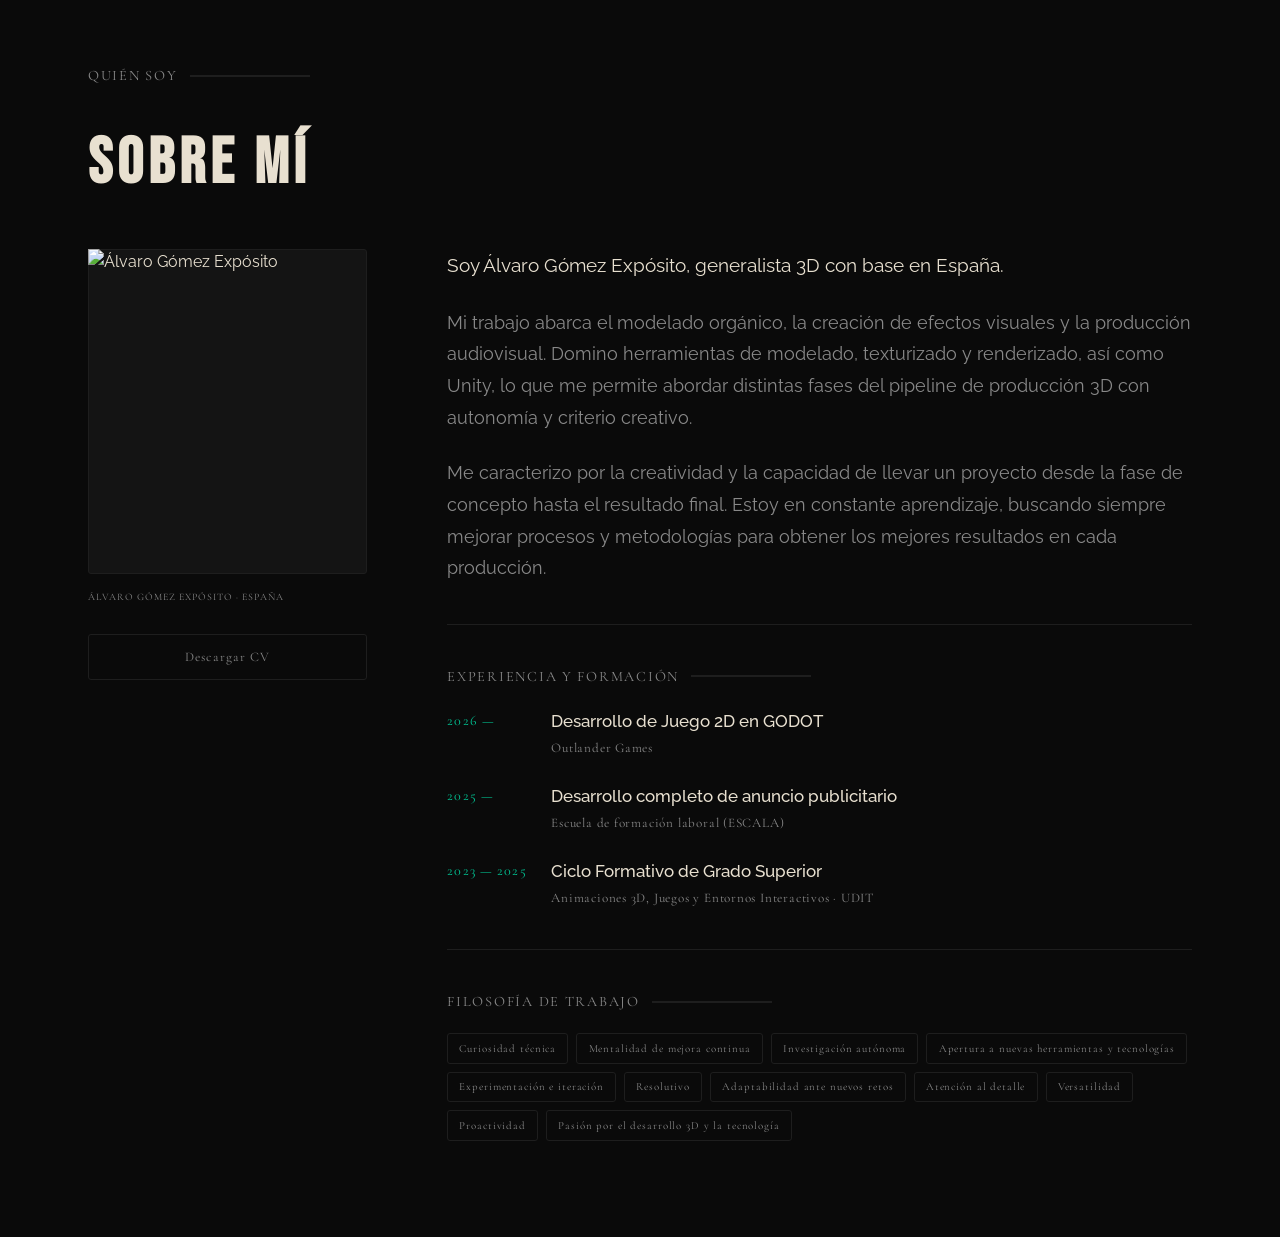
==== about.html @ a383fc79 "Renombra seccion Intereses a Filosofia de trabajo en about.html Sustituye los 7 tags anteriores por " ====
<!DOCTYPE html>
<html lang="es">
<head>
  <meta charset="UTF-8">
  <meta name="viewport" content="width=device-width, initial-scale=1.0">
  <title>Sobre mí — Álvaro Gómez Expósito</title>
  <meta name="description" content="Álvaro Gómez Expósito, artista 3D generalista y desarrollador de videojuegos indie basado en España.">
  <link rel="preconnect" href="https://fonts.googleapis.com">
  <link rel="preconnect" href="https://fonts.gstatic.com" crossorigin>
  <link href="https://fonts.googleapis.com/css2?family=Bebas+Neue&family=Cormorant+Garamond:ital,wght@0,300;0,400;1,300;1,400&family=Raleway:wght@300;400;500&display=swap" rel="stylesheet">
  <link rel="stylesheet" href="css/style.css">
  <style>
    :root {
      --accent:     #00c896;
      --accent-dim: rgba(0,200,150,0.15);
    }
  </style>
  <script defer src="https://cloud.umami.is/script.js" data-website-id="84b20424-426c-4b66-8ffb-ea98c5c36936"></script>
</head>
<body>

  <div id="nav-placeholder"></div>

  <main class="page about-page">
    <div class="container">

      <div class="section-eyebrow">
        <span class="t-label" data-i18n="about.eyebrow">Quién soy</span>
      </div>
      <h1 class="t-h1 fade-up" data-i18n="about.title">Sobre mí</h1>

      <div class="about-grid" style="margin-top:3rem;">

        <!-- Photo column -->
        <div class="about__photo-wrap fade-up">
          <div class="about__photo">
            <img src="assets/img/me/alvaro nuevo.jpg" alt="Álvaro Gómez Expósito" style="width:100%;height:100%;object-fit:cover;position:absolute;inset:0;">
          </div>
          <p class="about__photo-caption">Álvaro Gómez Expósito · España</p>

          <div style="margin-top:1.75rem;">
            <a href="assets/cv-alvaro-garcia.pdf" class="btn btn--outline" download data-i18n="about.cv" style="width:100%;justify-content:center;">
              ↓ Descargar CV
            </a>
          </div>
        </div>

        <!-- Text column -->
        <div class="about__text fade-up delay-1">
          <p data-i18n="about.p1">
            Soy Álvaro Gómez Expósito, generalista 3D con base en España.
          </p>
          <p data-i18n="about.p2">
            Mi trabajo abarca el modelado orgánico, la creación de efectos visuales y la producción audiovisual. Domino herramientas de modelado, texturizado y renderizado, así como Unity, lo que me permite abordar distintas fases del pipeline de producción 3D con autonomía y criterio creativo.
          </p>
          <p data-i18n="about.p3">
            Me caracterizo por la creatividad y la capacidad de llevar un proyecto desde la fase de concepto hasta el resultado final. Estoy en constante aprendizaje, buscando siempre mejorar procesos y metodologías para obtener los mejores resultados en cada producción.
          </p>

          <div class="about__divider"></div>

          <!-- Experience timeline -->
          <div style="margin-bottom:1rem;">
            <div class="section-eyebrow" style="margin-bottom:1.25rem;">
              <span class="t-label" data-i18n="about.exp">Experiencia</span>
            </div>
          </div>

          <div class="timeline">

            <div class="timeline__item">
              <div class="timeline__year">2026 —</div>
              <div>
                <div class="timeline__role" data-i18n="about.exp.r1">Desarrollo de Juego 2D en GODOT</div>
                <div class="timeline__company" data-i18n="about.exp.c1">Outlander Games</div>
              </div>
            </div>

            <div class="timeline__item">
              <div class="timeline__year">2025 —</div>
              <div>
                <div class="timeline__role" data-i18n="about.exp.r2">Desarrollo completo de anuncio publicitario</div>
                <div class="timeline__company" data-i18n="about.exp.c2">Escuela de formación laboral (ESCALA)</div>
              </div>
            </div>

            <div class="timeline__item">
              <div class="timeline__year">2023 — 2025</div>
              <div>
                <div class="timeline__role" data-i18n="about.exp.r3">Ciclo Formativo de Grado Superior</div>
                <div class="timeline__company" data-i18n="about.exp.c3">Animaciones 3D, Juegos y Entornos Interactivos · UDIT</div>
              </div>
            </div>

          </div>

          <div class="about__divider"></div>

          <!-- Work philosophy -->
          <div>
            <div class="section-eyebrow" style="margin-bottom:1.25rem;">
              <span class="t-label" data-i18n="about.philosophy">Filosofía de trabajo</span>
            </div>
            <div class="software-list">
              <span class="sw-tag" data-i18n="about.tag.curiosity">Curiosidad técnica</span>
              <span class="sw-tag" data-i18n="about.tag.improvement">Mentalidad de mejora continua</span>
              <span class="sw-tag" data-i18n="about.tag.research">Investigación autónoma</span>
              <span class="sw-tag" data-i18n="about.tag.openness">Apertura a nuevas herramientas y tecnologías</span>
              <span class="sw-tag" data-i18n="about.tag.experimentation">Experimentación e iteración</span>
              <span class="sw-tag" data-i18n="about.tag.resourceful">Resolutivo</span>
              <span class="sw-tag" data-i18n="about.tag.adaptability">Adaptabilidad ante nuevos retos</span>
              <span class="sw-tag" data-i18n="about.tag.detail">Atención al detalle</span>
              <span class="sw-tag" data-i18n="about.tag.versatility">Versatilidad</span>
              <span class="sw-tag" data-i18n="about.tag.proactivity">Proactividad</span>
              <span class="sw-tag" data-i18n="about.tag.passion3d">Pasión por el desarrollo 3D y la tecnología</span>
            </div>
          </div>
        </div>

      </div>

    </div>
  </main>

  <div id="footer-placeholder"></div>

  <script src="js/layout.js"></script>
  <script src="js/main.js"></script>
</body>
</html>
---- css/style.css ----
/* ============================================================
   TOKENS
   ============================================================ */
:root {
  --bg:        #0a0a0a;
  --bg-card:   #141414;
  --bg-line:   #1e1e1e;
  --text:      #e8e0d0;
  --muted:     #888888;
  --accent:    #b8955a;
  --accent-dim: rgba(184,149,90,0.15);

  --font-display: 'Bebas Neue', sans-serif;
  --font-body:    'Raleway', sans-serif;
  --font-mono:    'Cormorant Garamond', serif;

  --nav-h: 64px;
  --max-w: 1200px;
  --radius: 3px;

  --ease: cubic-bezier(0.25, 0.46, 0.45, 0.94);
  --dur: 0.3s;
}

/* ============================================================
   RESET & BASE
   ============================================================ */
*, *::before, *::after { box-sizing: border-box; margin: 0; padding: 0; }

html { scroll-behavior: smooth; font-size: 16px; }

body {
  background: var(--bg);
  color: var(--text);
  font-family: var(--font-body);
  line-height: 1.6;
  -webkit-font-smoothing: antialiased;
}

img, video { max-width: 100%; display: block; }
a { color: inherit; text-decoration: none; }
button { cursor: pointer; border: none; background: none; font: inherit; color: inherit; }
ul { list-style: none; }

/* ============================================================
   SCROLLBAR
   ============================================================ */
::-webkit-scrollbar { width: 6px; }
::-webkit-scrollbar-track { background: var(--bg); }
::-webkit-scrollbar-thumb { background: var(--bg-line); border-radius: 3px; }
::-webkit-scrollbar-thumb:hover { background: var(--muted); }

/* ============================================================
   TYPOGRAPHY SCALE
   ============================================================ */
.t-display {
  font-family: var(--font-display);
  font-size: clamp(3.5rem, 7vw, 6.5rem);
  line-height: 1.08;
  letter-spacing: 0.08em;
}
.t-h1 {
  font-family: var(--font-display);
  font-size: clamp(2.2rem, 5vw, 4rem);
  line-height: 1.15;
  letter-spacing: 0.08em;
}
.t-h2 {
  font-family: var(--font-display);
  font-size: clamp(2rem, 3.5vw, 3rem);
  line-height: 1.2;
  letter-spacing: 0.08em;
}
.t-label {
  font-family: var(--font-mono);
  font-size: 0.9rem;
  letter-spacing: 0.12em;
  text-transform: uppercase;
  color: var(--muted);
}
.t-accent { color: var(--accent); }

/* ============================================================
   LAYOUT UTILS
   ============================================================ */
.container {
  max-width: var(--max-w);
  margin: 0 auto;
  padding: 0 clamp(1.25rem, 4vw, 3rem);
}
.sr-only {
  position: absolute; width: 1px; height: 1px;
  overflow: hidden; clip: rect(0,0,0,0); white-space: nowrap;
}

/* ============================================================
   NAVIGATION
   ============================================================ */
.nav {
  position: fixed;
  top: 0; left: 0; right: 0;
  height: var(--nav-h);
  z-index: 100;
  display: flex;
  align-items: center;
  background: rgba(10,10,10,0.88);
  backdrop-filter: blur(12px);
  border-bottom: 1px solid var(--bg-line);
  transition: border-color var(--dur) var(--ease);
}
.nav__inner {
  display: flex;
  align-items: center;
  justify-content: space-between;
  width: 100%;
  max-width: var(--max-w);
  margin: 0 auto;
  padding: 0 clamp(1.25rem, 4vw, 3rem);
}
.nav__logo {
  font-family: var(--font-display);
  font-size: 1.5rem;
  letter-spacing: 0.02em;
}
.nav__logo span { color: var(--accent); }

.nav__links {
  display: flex;
  gap: 2rem;
  align-items: center;
}
.nav__links a {
  font-size: 0.85rem;
  letter-spacing: 0.04em;
  color: var(--muted);
  transition: color var(--dur) var(--ease);
  position: relative;
}
.nav__links a::after {
  content: '';
  position: absolute;
  bottom: -2px; left: 0; right: 0;
  height: 1px;
  background: var(--accent);
  transform: scaleX(0);
  transform-origin: left;
  transition: transform var(--dur) var(--ease);
}
.nav__links a:hover,
.nav__links a.active { color: var(--text); }
.nav__links a:hover::after,
.nav__links a.active::after { transform: scaleX(1); }

.nav__lang {
  font-family: var(--font-mono);
  font-size: 0.72rem;
  letter-spacing: 0.1em;
  color: var(--muted);
  border: 1px solid var(--bg-line);
  padding: 0.3rem 0.6rem;
  border-radius: var(--radius);
  transition: color var(--dur), border-color var(--dur);
}
.nav__lang:hover { color: var(--text); border-color: var(--accent); }

.nav__controls {
  display: flex;
  align-items: center;
  gap: 1rem;
}

.nav__burger {
  display: none;
  flex-direction: column;
  gap: 5px;
  padding: 4px;
}
.nav__burger span {
  display: block;
  width: 22px;
  height: 1.5px;
  background: var(--text);
  transition: transform var(--dur), opacity var(--dur);
}
.nav__burger.open span:nth-child(1) { transform: translateY(6.5px) rotate(45deg); }
.nav__burger.open span:nth-child(2) { opacity: 0; }
.nav__burger.open span:nth-child(3) { transform: translateY(-6.5px) rotate(-45deg); }

/* Mobile menu */
.nav__mobile {
  display: none;
  position: fixed;
  top: var(--nav-h);
  left: 0; right: 0;
  background: rgba(10,10,10,0.97);
  backdrop-filter: blur(20px);
  border-bottom: 1px solid var(--bg-line);
  padding: 2rem clamp(1.25rem, 4vw, 3rem);
  flex-direction: column;
  gap: 1.5rem;
  z-index: 99;
}
.nav__mobile.open { display: flex; }
.nav__mobile a {
  font-size: 1.1rem;
  color: var(--muted);
  transition: color var(--dur);
}
.nav__mobile a:hover, .nav__mobile a.active { color: var(--text); }

/* ============================================================
   PAGE WRAPPER
   ============================================================ */
.page {
  padding-top: var(--nav-h);
  min-height: 100vh;
}

/* ============================================================
   SECTION LABELS (eyebrow)
   ============================================================ */
.section-eyebrow {
  display: flex;
  align-items: center;
  gap: 0.75rem;
  margin-bottom: 2.5rem;
}
.section-eyebrow::after {
  content: '';
  flex: 1;
  height: 2px;
  background: var(--bg-line);
  max-width: 120px;
}

/* ============================================================
   BUTTONS
   ============================================================ */
.btn {
  display: inline-flex;
  align-items: center;
  gap: 0.5rem;
  font-size: 0.82rem;
  letter-spacing: 0.08em;
  font-family: var(--font-mono);
  padding: 0.7rem 1.4rem;
  border-radius: var(--radius);
  transition: all var(--dur) var(--ease);
}
.btn--primary {
  background: var(--accent);
  color: #0a0a0a;
  font-weight: 600;
}
.btn--primary:hover {
  background: #caa96e;
  transform: translateY(-1px);
}
.btn--outline {
  border: 1px solid var(--bg-line);
  color: var(--muted);
}
.btn--outline:hover {
  border-color: var(--accent);
  color: var(--text);
}

/* ============================================================
   HERO (index)
   ============================================================ */
.hero {
  min-height: calc(100vh - var(--nav-h));
  display: flex;
  align-items: center;
  position: relative;
  overflow: hidden;
}
.hero::before {
  content: '';
  position: absolute;
  top: -20%; right: -10%;
  width: 60vw; height: 60vw;
  background: radial-gradient(ellipse at center, rgba(184,149,90,0.05) 0%, transparent 70%);
  pointer-events: none;
}
.hero__inner {
  display: grid;
  grid-template-columns: 1fr 1fr;
  gap: 4rem;
  align-items: center;
  width: 100%;
  padding: 4rem 0;
}
.hero__tag {
  font-family: var(--font-mono);
  font-size: 0.9rem;
  letter-spacing: 0.15em;
  text-transform: uppercase;
  color: var(--accent);
  margin-bottom: 1.25rem;
  display: flex;
  align-items: center;
  gap: 0.75rem;
}
.hero__tag::before,
.hero__tag::after {
  content: '';
  display: block;
  width: 36px;
  height: 1px;
  background: var(--accent);
}
.hero__title {
  font-family: var(--font-display);
  font-size: clamp(3.5rem, 7vw, 7rem);
  line-height: 1.06;
  letter-spacing: 0.08em;
  margin-bottom: 1.5rem;
}
.hero__title em {
  font-style: normal;
  color: var(--accent);
}
.hero__subtitle {
  color: var(--muted);
  font-size: 1.1rem;
  max-width: 42ch;
  line-height: 1.7;
  margin-bottom: 2.5rem;
}
.hero__cta {
  display: flex;
  gap: 1rem;
  flex-wrap: wrap;
}
.hero__visual {
  position: relative;
}
.hero__img-wrap {
  aspect-ratio: 4/5;
  background: var(--bg-card);
  border: 1px solid var(--bg-line);
  border-radius: var(--radius);
  overflow: hidden;
  position: relative;
}
.hero__img-wrap img {
  width: 100%; height: 100%;
  object-fit: cover;
  transition: transform 0.6s var(--ease);
}
.hero__img-wrap:hover img { transform: scale(1.03); }
.hero__img-caption {
  position: absolute;
  bottom: 0; left: 0; right: 0;
  padding: 1.5rem;
  background: linear-gradient(to top, rgba(10,10,10,0.9), transparent);
  font-family: var(--font-mono);
  font-size: 0.65rem;
  letter-spacing: 0.1em;
  text-transform: uppercase;
  color: var(--muted);
}

/* ── Hero Slideshow ─────────────────────────────────────────── */
.hero__slideshow { display: block; }

.hero__slide {
  position: absolute;
  inset: 0;
  opacity: 0;
  transition: opacity 0.8s var(--ease);
}
.hero__slide--active { opacity: 1; }

.hero__slide > img {
  width: 100%; height: 100%;
  object-fit: cover;
}

.hero__slide-blur {
  position: absolute;
  inset: 0;
  background-size: cover;
  background-position: center;
  filter: blur(18px) brightness(0.35);
  transform: scale(1.08);
}

.hero__slideshow:hover .hero__slide--active > img { transform: scale(1.03); }

.hero__slide-caption {
  position: absolute;
  bottom: 0; left: 0; right: 0;
  padding: 1.25rem 1.5rem 1.5rem;
  background: linear-gradient(to top, rgba(10,10,10,0.92) 0%, transparent 100%);
  display: flex;
  align-items: flex-end;
  justify-content: space-between;
  gap: 1rem;
  z-index: 2;
}
.hero__slide-caption__cat {
  font-family: var(--font-mono);
  font-size: 1rem;
  letter-spacing: 0.12em;
  text-transform: uppercase;
  color: var(--accent);
  margin-bottom: 0.3rem;
}
.hero__slide-caption__name {
  font-family: var(--font-display);
  font-size: 2rem;
  letter-spacing: 0.04em;
  color: var(--text);
}

.hero__slide-dots {
  display: flex;
  gap: 0.4rem;
  align-items: center;
  flex-shrink: 0;
}
.hero__slide-dot {
  width: 6px; height: 6px;
  border-radius: 50%;
  background: rgba(232,224,208,0.25);
  cursor: pointer;
  transition: background var(--dur), transform var(--dur);
  display: block;
}
.hero__slide-dot--active {
  background: var(--accent);
  transform: scale(1.4);
}

.hero__slide-bar {
  position: absolute;
  bottom: 0; left: 0; right: 0;
  height: 2px;
  background: rgba(255,255,255,0.08);
  z-index: 3;
}
.hero__slide-bar__fill {
  height: 100%;
  width: 0%;
  background: var(--accent);
}

/* Stats strip */
.hero__stats {
  display: flex;
  gap: 2.5rem;
  margin-top: 3rem;
  padding-top: 2rem;
  border-top: 1px solid var(--bg-line);
}
.hero__stat-num {
  font-family: var(--font-display);
  font-size: 2rem;
  color: var(--text);
  line-height: 1;
}
.hero__stat-label {
  font-family: var(--font-mono);
  font-size: 0.65rem;
  letter-spacing: 0.1em;
  text-transform: uppercase;
  color: var(--muted);
  margin-top: 0.25rem;
}

/* ============================================================
   RECENT WORK STRIP (on index)
   ============================================================ */
.recent {
  padding: 5rem 0;
  border-top: 1px solid var(--bg-line);
}
.recent__grid {
  display: grid;
  grid-template-columns: repeat(3, 1fr);
  gap: 1px;
  background: var(--bg-line);
  border: 1px solid var(--bg-line);
  border-radius: var(--radius);
  overflow: hidden;
  margin-top: 2rem;
}
.recent__item {
  background: var(--bg);
  aspect-ratio: 16/9;
  overflow: hidden;
  position: relative;
}
.recent__item img {
  width: 100%; height: 100%;
  object-fit: cover;
  transition: transform 0.5s var(--ease);
}
.recent__item:hover img { transform: scale(1.06); }
.recent__item__overlay {
  position: absolute;
  inset: 0;
  background: linear-gradient(to top, rgba(10,10,10,0.85) 0%, transparent 50%);
  opacity: 0;
  transition: opacity var(--dur) var(--ease);
  display: flex;
  align-items: flex-end;
  padding: 1rem;
}
.recent__item:hover .recent__item__overlay { opacity: 1; }
.recent__item__name {
  font-family: var(--font-display);
  font-size: 1rem;
}
.recent__item__cat {
  font-family: var(--font-mono);
  font-size: 0.62rem;
  letter-spacing: 0.1em;
  color: var(--accent);
  text-transform: uppercase;
  margin-bottom: 0.2rem;
}

/* ============================================================
   PROJECTS PAGE — cinematic list
   ============================================================ */
.projects-page { padding: 4rem 0 6rem; }
.projects-page__header { margin-bottom: 4rem; }

.filter-bar {
  display: flex;
  gap: 0.75rem;
  flex-wrap: wrap;
  margin-top: 1.5rem;
}
.filter-btn {
  font-family: 'Cormorant Garamond', serif;
  font-weight: 500;
  font-size: 1rem;
  letter-spacing: 0.1em;
  text-transform: uppercase;
  padding: 0.55rem 1.2rem;
  border: 1px solid var(--bg-line);
  border-radius: var(--radius);
  color: var(--muted);
  transition: all var(--dur) var(--ease);
}
.filter-btn:hover { color: var(--text); border-color: var(--muted); }
.filter-btn.active { color: var(--accent); border-color: var(--accent); background: var(--accent-dim); }

/* Cinematic project item */
.project-list { display: flex; flex-direction: column; gap: 2px; }

.project-item {
  position: relative;
  aspect-ratio: 21/9;
  overflow: hidden;
  background: var(--bg-card);
  border-radius: var(--radius);
  cursor: pointer;
}
@media (max-width: 768px) {
  .project-item { aspect-ratio: 16/9; }
}

.project-item__media {
  position: absolute;
  inset: 0;
  width: 100%; height: 100%;
  object-fit: cover;
  transition: transform 0.7s var(--ease), filter 0.5s var(--ease);
  filter: brightness(0.80);
}
.project-item:hover .project-item__media {
  transform: scale(1.04);
  filter: brightness(0.60);
}

.project-item__content {
  position: absolute;
  bottom: 0; left: 0; right: 0;
  padding: clamp(1.5rem, 3vw, 2.5rem);
  display: flex;
  align-items: flex-end;
  justify-content: space-between;
  gap: 1rem;
}
.project-item__left { max-width: 65%; }
.project-item__cat {
  font-family: var(--font-mono);
  font-size: 0.65rem;
  letter-spacing: 0.14em;
  text-transform: uppercase;
  color: var(--accent);
  margin-bottom: 0.5rem;
}
.project-item__title {
  font-family: var(--font-display);
  font-size: clamp(1.8rem, 4vw, 3rem);
  line-height: 1.1;
  position: relative;
  padding-left: 1rem;
  transition: padding-left var(--dur) var(--ease);
}
.project-item__title::before {
  content: '';
  position: absolute;
  left: 0; top: 0; bottom: 0;
  width: 2px;
  background: var(--accent);
  transform: scaleY(0);
  transform-origin: bottom;
  transition: transform 0.35s var(--ease);
}
.project-item:hover .project-item__title::before { transform: scaleY(1); }
.project-item__desc {
  font-size: 0.95rem;
  color: var(--muted);
  margin-top: 0.5rem;
  max-width: 55ch;
  opacity: 0;
  transform: translateY(8px);
  transition: opacity 0.35s var(--ease), transform 0.35s var(--ease);
}
.project-item:hover .project-item__desc {
  opacity: 1;
  transform: translateY(0);
}
.project-item__arrow {
  width: 44px; height: 44px;
  border: 1px solid rgba(255,255,255,0.2);
  border-radius: 50%;
  display: flex;
  align-items: center;
  justify-content: center;
  color: var(--text);
  font-size: 1.1rem;
  transition: all var(--dur) var(--ease);
  opacity: 0;
  transform: translateY(8px);
  flex-shrink: 0;
}
.project-item:hover .project-item__arrow {
  opacity: 1;
  transform: translateY(0);
  border-color: var(--accent);
  color: var(--accent);
}

/* ============================================================
   PROJECT MODAL (lightbox)
   ============================================================ */
.modal-overlay {
  position: fixed;
  inset: 0;
  background: rgba(5,5,5,0.95);
  z-index: 200;
  display: flex;
  align-items: center;
  justify-content: center;
  padding: 1.5rem;
  opacity: 0;
  pointer-events: none;
  transition: opacity 0.3s var(--ease);
  backdrop-filter: blur(8px);
}
.modal-overlay.open {
  opacity: 1;
  pointer-events: all;
}
.modal {
  background: var(--bg-card);
  border: 1px solid var(--bg-line);
  border-radius: var(--radius);
  max-width: 900px;
  width: 100%;
  max-height: 90vh;
  overflow-y: auto;
  transform: translateY(20px);
  transition: transform 0.3s var(--ease);
}
.modal-overlay.open .modal { transform: translateY(0); }
.modal__media {
  aspect-ratio: 16/9;
  background: var(--bg);
  overflow: hidden;
}
.modal__media img,
.modal__media video {
  width: 100%; height: 100%;
  object-fit: cover;
}
.modal__body { padding: 2rem; }
.modal__cat {
  font-family: var(--font-mono);
  font-size: 0.65rem;
  letter-spacing: 0.14em;
  text-transform: uppercase;
  color: var(--accent);
  margin-bottom: 0.5rem;
}
.modal__title {
  font-family: var(--font-display);
  font-size: 2.2rem;
  margin-bottom: 1rem;
}
.modal__desc { color: var(--muted); line-height: 1.75; margin-bottom: 1.5rem; font-size: 1rem; }
.modal__desc a { color: var(--accent); text-decoration: underline; }
.modal__desc a:hover { opacity: 0.8; }
.modal__body-header {
  display: flex;
  align-items: center;
  justify-content: space-between;
  margin-bottom: 0.5rem;
}
.modal__lang {
  font-family: var(--font-mono);
  font-size: 0.72rem;
  letter-spacing: 0.1em;
  color: var(--muted);
  border: 1px solid var(--bg-line);
  padding: 0.3rem 0.65rem;
  border-radius: var(--radius);
  transition: color var(--dur), border-color var(--dur);
  flex-shrink: 0;
}
.modal__lang:hover { color: var(--text); border-color: var(--accent); }
.modal__tags { display: flex; gap: 0.5rem; flex-wrap: wrap; }
.modal__tag {
  font-family: var(--font-mono);
  font-size: 0.82rem;
  letter-spacing: 0.06em;
  padding: 0.35rem 0.75rem;
  border: 1px solid var(--bg-line);
  border-radius: var(--radius);
  color: var(--muted);
}
/* Fullscreen image viewer */
.img-fullscreen {
  position: fixed;
  inset: 0;
  background: rgba(0,0,0,0.96);
  z-index: 300;
  display: flex;
  align-items: center;
  justify-content: center;
  cursor: zoom-out;
  opacity: 0;
  pointer-events: none;
  transition: opacity 0.2s var(--ease);
}
.img-fullscreen.open {
  opacity: 1;
  pointer-events: all;
}
#fsMedia img {
  max-width: 95vw;
  max-height: 95vh;
  object-fit: contain;
  display: block;
  border-radius: var(--radius);
  cursor: zoom-out;
}
#fsMedia video {
  max-width: 95vw;
  max-height: 95vh;
  display: block;
  border-radius: var(--radius);
}
.modal__media img { cursor: zoom-in; }
.fs-prev,
.fs-next {
  position: absolute;
  top: 50%;
  transform: translateY(-50%);
  width: 52px; height: 52px;
  background: rgba(10,10,10,0.55);
  border: 1px solid rgba(255,255,255,0.15);
  border-radius: 50%;
  color: var(--text);
  font-size: 2.4rem;
  line-height: 1;
  display: flex;
  align-items: center;
  justify-content: center;
  cursor: pointer;
  z-index: 10;
  transition: all var(--dur) var(--ease);
}
.fs-prev { left: 1.5rem; }
.fs-next { right: 1.5rem; }
.fs-prev:hover,
.fs-next:hover {
  border-color: var(--accent);
  color: var(--accent);
  background: rgba(10,10,10,0.85);
}
.fs-counter {
  position: absolute;
  bottom: 1.5rem;
  right: 1.5rem;
  font-family: var(--font-mono);
  font-size: 0.72rem;
  letter-spacing: 0.1em;
  color: rgba(232,224,208,0.75);
  background: rgba(10,10,10,0.55);
  padding: 0.3rem 0.65rem;
  border-radius: var(--radius);
  pointer-events: none;
}

/* Gallery navigation inside modal */
.modal__media { position: relative; }
.gallery__prev,
.gallery__next {
  position: absolute;
  top: 50%;
  transform: translateY(-50%);
  width: 40px; height: 40px;
  background: rgba(10,10,10,0.65);
  border: 1px solid rgba(255,255,255,0.15);
  border-radius: 50%;
  color: var(--text);
  font-size: 1.8rem;
  line-height: 1;
  display: flex;
  align-items: center;
  justify-content: center;
  cursor: pointer;
  z-index: 10;
  transition: all var(--dur) var(--ease);
}
.gallery__prev { left: 0.75rem; }
.gallery__next { right: 0.75rem; }
.gallery__prev:hover,
.gallery__next:hover {
  border-color: var(--accent);
  color: var(--accent);
  background: rgba(10,10,10,0.9);
}
.gallery__counter {
  position: absolute;
  bottom: 0.6rem;
  right: 0.75rem;
  font-family: var(--font-mono);
  font-size: 0.6rem;
  letter-spacing: 0.1em;
  color: rgba(232,224,208,0.85);
  background: rgba(10,10,10,0.65);
  padding: 0.2rem 0.55rem;
  border-radius: var(--radius);
  pointer-events: none;
}
.gallery__download {
  position: absolute;
  bottom: 0.75rem;
  left: 50%;
  transform: translateX(-50%);
  display: flex;
  align-items: center;
  gap: 0.45rem;
  font-family: var(--font-mono);
  font-size: 0.62rem;
  letter-spacing: 0.1em;
  text-transform: uppercase;
  color: var(--text);
  background: rgba(10,10,10,0.72);
  border: 1px solid rgba(255,255,255,0.18);
  border-radius: var(--radius);
  padding: 0.35rem 0.9rem;
  z-index: 10;
  text-decoration: none;
  white-space: nowrap;
  backdrop-filter: blur(4px);
  transition: color var(--dur) var(--ease), border-color var(--dur) var(--ease), background var(--dur) var(--ease);
}
.gallery__download:hover {
  border-color: var(--accent);
  color: var(--accent);
  background: rgba(10,10,10,0.92);
}

.modal__close {
  position: absolute;
  top: 1.5rem; right: 1.5rem;
  width: 36px; height: 36px;
  display: flex; align-items: center; justify-content: center;
  border: 1px solid #3a4a5a;
  border-radius: 50%;
  color: #b0c4d8;
  font-size: 1rem;
  transition: all var(--dur);
  z-index: 10;
}
.modal__close:hover { border-color: var(--accent); color: var(--accent); }
.modal-overlay { position: fixed; }

/* ============================================================
   SKILLS PAGE
   ============================================================ */
.skills-page { padding: 4rem 0 6rem; }
.skills-page__header { margin-bottom: 4rem; }

.skills-grid {
  display: grid;
  grid-template-columns: repeat(auto-fill, minmax(280px, 1fr));
  gap: 1.5rem;
  margin-top: 2rem;
}
.skill-card {
  background: var(--bg-card);
  border: 1px solid var(--bg-line);
  border-radius: var(--radius);
  padding: 1.75rem;
  transition: border-color var(--dur) var(--ease);
}
.skill-card:hover { border-color: var(--accent); }
.skill-card__icon {
  font-size: 1.5rem;
  margin-bottom: 1rem;
  line-height: 1;
}
.skill-card__icon img {
  width: 2.5rem;
  height: 2.5rem;
  object-fit: contain;
}
.skill-card__icon img.logo-white {
  filter: brightness(0) invert(1);
}
.skill-card__icon img.logo-lg {
  width: 3.5rem;
  height: 3.5rem;
}
.skill-card__name {
  font-family: var(--font-display);
  font-size: 1.35rem;
  margin-bottom: 0.35rem;
}
.skill-card__cat {
  font-family: var(--font-mono);
  font-size: 0.76rem;
  letter-spacing: 0.1em;
  text-transform: uppercase;
  color: var(--accent);
  margin-bottom: 1rem;
}
.skill-bar {
  height: 2px;
  background: var(--bg-line);
  border-radius: 1px;
  margin-bottom: 0.4rem;
  overflow: hidden;
}
.skill-bar__fill {
  height: 100%;
  background: var(--accent);
  border-radius: 1px;
  transform: scaleX(0);
  transform-origin: left;
  transition: transform 0.8s var(--ease);
}
.skill-card:hover .skill-bar__fill,
.skill-bar__fill.animated { transform: scaleX(1); }
.skill-level {
  font-family: var(--font-mono);
  font-size: 0.74rem;
  color: var(--muted);
  letter-spacing: 0.08em;
}

/* === Skills category blocks === */
.skills-cat-grid {
  display: grid;
  grid-template-columns: repeat(auto-fill, minmax(300px, 1fr));
  gap: 1.5rem;
  margin-bottom: 3.5rem;
}
.skill-cat-block {
  background: var(--bg-card);
  border: 1px solid var(--bg-line);
  border-radius: var(--radius);
  padding: 1.75rem;
  transition: border-color var(--dur) var(--ease);
}
.skill-cat-block:hover { border-color: var(--accent); }
.skill-cat-block__title {
  font-family: var(--font-display);
  font-size: 1.2rem;
  letter-spacing: .06em;
  color: var(--text);
  padding-bottom: .75rem;
  margin-bottom: 1.25rem;
  border-bottom: 1px solid var(--bg-line);
}
.skill-cat-row {
  display: flex;
  align-items: flex-start;
  gap: 1rem;
  padding: .5rem 0;
}
.skill-cat-row + .skill-cat-row { border-top: 1px solid var(--bg-line); }
.skill-cat-row__label {
  font-family: var(--font-mono);
  font-size: 0.57rem;
  letter-spacing: .1em;
  text-transform: uppercase;
  min-width: 5.5rem;
  padding-top: .2rem;
  flex-shrink: 0;
}
.skill-cat-row__label--adv   { color: var(--accent); }
.skill-cat-row__label--inter { color: var(--text); }
.skill-cat-row__label--basic { color: var(--muted); }
.skill-cat-row__tools { display: flex; flex-wrap: wrap; gap: .35rem; }
.skill-tag {
  font-family: var(--font-mono);
  font-size: 0.62rem;
  letter-spacing: .02em;
  padding: .2rem .55rem;
  border: 1px solid var(--bg-line);
  border-radius: 2px;
  color: var(--text);
}

.software-list {
  display: flex;
  flex-wrap: wrap;
  gap: 0.5rem;
  margin-top: 1.25rem;
}
.sw-tag {
  font-family: var(--font-mono);
  font-size: 0.68rem;
  letter-spacing: 0.08em;
  padding: 0.35rem 0.7rem;
  border: 1px solid var(--bg-line);
  border-radius: var(--radius);
  color: var(--muted);
  transition: all var(--dur);
}
.sw-tag:hover { border-color: var(--accent); color: var(--text); }

/* ============================================================
   ABOUT PAGE
   ============================================================ */
.about-page { padding: 4rem 0 6rem; }
.about-grid {
  display: grid;
  grid-template-columns: 0.6fr 1.6fr;
  gap: 5rem;
  align-items: start;
  margin-top: 3rem;
}
.about__photo-wrap {
  position: sticky;
  top: calc(var(--nav-h) + 2rem);
}
.about__photo {
  aspect-ratio: 3/3.5;
  background: var(--bg-card);
  border: 1px solid var(--bg-line);
  border-radius: var(--radius);
  overflow: hidden;
}
.about__photo img { width: 100%; height: 100%; object-fit: cover; }
.about__photo-caption {
  font-family: var(--font-mono);
  font-size: 0.62rem;
  letter-spacing: 0.1em;
  text-transform: uppercase;
  color: var(--muted);
  margin-top: 1rem;
}
.about__text p { color: var(--muted); line-height: 1.8; margin-bottom: 1.5rem; font-size: 1.1rem; }
.about__text p:first-of-type { font-size: 1.18rem; color: var(--text); }
.about__divider { height: 1px; background: var(--bg-line); margin: 2.5rem 0; }

.timeline { display: flex; flex-direction: column; gap: 1.5rem; }
.timeline__item { display: grid; grid-template-columns: 80px 1fr; gap: 1.5rem; }
.timeline__year {
  font-family: var(--font-mono);
  font-size: 0.88rem;
  letter-spacing: 0.08em;
  color: var(--accent);
  padding-top: 0.15rem;
}
.timeline__role { font-size: 1.05rem; font-weight: 500; margin-bottom: 0.2rem; }
.timeline__company { font-family: var(--font-mono); font-size: 0.82rem; color: var(--muted); letter-spacing: 0.06em; }

/* ============================================================
   CONTACT PAGE
   ============================================================ */
.contact-page { padding: 4rem 0 6rem; }
.contact-grid {
  display: grid;
  grid-template-columns: 1fr 1fr;
  gap: 5rem;
  align-items: start;
  margin-top: 3rem;
}
.contact__info p { color: var(--muted); font-size: 1rem; line-height: 1.8; margin-bottom: 2rem; }
.contact__links { display: flex; flex-direction: column; gap: 1rem; }
.contact__link {
  display: flex;
  align-items: center;
  gap: 1rem;
  padding: 1rem 1.25rem;
  border: 1px solid var(--bg-line);
  border-radius: var(--radius);
  font-size: 0.88rem;
  color: var(--muted);
  transition: all var(--dur) var(--ease);
}
.contact__link:hover {
  border-color: var(--accent);
  color: var(--text);
  transform: translateX(4px);
}
.contact__link__icon { color: var(--accent); font-size: 1rem; flex-shrink: 0; width: 1.25rem; height: 1.25rem; display: flex; align-items: center; justify-content: center; }
.contact__link__icon img { width: 1.25rem; height: 1.25rem; object-fit: contain; }
.contact__link__label { font-family: var(--font-mono); font-size: 0.65rem; letter-spacing: 0.1em; text-transform: uppercase; margin-bottom: 0.1rem; color: var(--muted); }
.contact__link__val { font-size: 0.85rem; color: var(--text); }

.contact__form { display: flex; flex-direction: column; gap: 1.25rem; }
.form-group { display: flex; flex-direction: column; gap: 0.4rem; }
.form-group label {
  font-family: var(--font-mono);
  font-size: 0.65rem;
  letter-spacing: 0.1em;
  text-transform: uppercase;
  color: var(--muted);
}
.form-group input,
.form-group textarea {
  background: var(--bg-card);
  border: 1px solid var(--bg-line);
  border-radius: var(--radius);
  padding: 0.75rem 1rem;
  color: var(--text);
  font-family: var(--font-body);
  font-size: 0.9rem;
  outline: none;
  transition: border-color var(--dur);
  resize: none;
}
.form-group input:focus,
.form-group textarea:focus { border-color: var(--accent); }
.form-group textarea { min-height: 140px; }
.form-success {
  display: none;
  font-family: var(--font-mono);
  font-size: 0.75rem;
  letter-spacing: 0.08em;
  color: var(--accent);
  padding: 0.75rem 1rem;
  border: 1px solid var(--accent-dim);
  border-radius: var(--radius);
  background: var(--accent-dim);
}

/* ============================================================
   FOOTER
   ============================================================ */
.footer {
  border-top: 1px solid var(--bg-line);
  padding: 2rem 0;
}
.footer__inner {
  display: flex;
  align-items: center;
  justify-content: space-between;
  gap: 1rem;
}
.footer__copy {
  font-family: var(--font-mono);
  font-size: 0.65rem;
  letter-spacing: 0.08em;
  color: var(--muted);
}
.footer__links { display: flex; gap: 1.5rem; }
.footer__links a {
  font-family: var(--font-mono);
  font-size: 0.65rem;
  letter-spacing: 0.08em;
  color: var(--muted);
  transition: color var(--dur);
}
.footer__links a:hover { color: var(--accent); }

/* ============================================================
   PLACEHOLDER IMAGES (gradient fills)
   ============================================================ */
.placeholder {
  background: linear-gradient(135deg, var(--bg-card) 0%, #1a1612 100%);
  display: flex;
  align-items: center;
  justify-content: center;
  color: var(--bg-line);
  font-family: var(--font-mono);
  font-size: 0.7rem;
  letter-spacing: 0.1em;
  text-transform: uppercase;
  flex-direction: column;
  gap: 0.5rem;
  user-select: none;
}
.placeholder svg { opacity: 0.25; }
.placeholder--1 { background: linear-gradient(135deg, #111009 0%, #1c180e 50%, #0d0c0a 100%); }
.placeholder--2 { background: linear-gradient(135deg, #080e12 0%, #0f1820 50%, #060b0f 100%); }
.placeholder--3 { background: linear-gradient(135deg, #0e0a14 0%, #180e22 50%, #0a0810 100%); }
.placeholder--4 { background: linear-gradient(135deg, #0a1208 0%, #141e0e 50%, #080e06 100%); }

/* ============================================================
   ANIMATIONS
   ============================================================ */
@keyframes fadeUp {
  from { opacity: 0; transform: translateY(24px); }
  to   { opacity: 1; transform: translateY(0); }
}
.fade-up { animation: fadeUp 0.6s var(--ease) both; }
.delay-1 { animation-delay: 0.1s; }
.delay-2 { animation-delay: 0.2s; }
.delay-3 { animation-delay: 0.3s; }
.delay-4 { animation-delay: 0.4s; }

@media (prefers-reduced-motion: reduce) {
  *, *::before, *::after { transition-duration: 0ms !important; animation: none !important; }
}

/* ============================================================
   RESPONSIVE
   ============================================================ */
@media (max-width: 900px) {
  .hero__inner { grid-template-columns: 1fr; }
  .hero__visual { display: none; }
  .about-grid { grid-template-columns: 1fr; gap: 2.5rem; }
  .about__photo-wrap { position: static; }
  .contact-grid { grid-template-columns: 1fr; gap: 2.5rem; }
  .recent__grid { grid-template-columns: 1fr 1fr; }
}
@media (max-width: 640px) {
  .nav__links { display: none; }
  .nav__burger { display: flex; }
  .nav__lang { display: none; }
  .hero__stats { flex-wrap: wrap; gap: 1.5rem; }
  .recent__grid { grid-template-columns: 1fr; }
  .footer__inner { flex-direction: column; text-align: center; }
  .skills-grid { grid-template-columns: 1fr; }
}
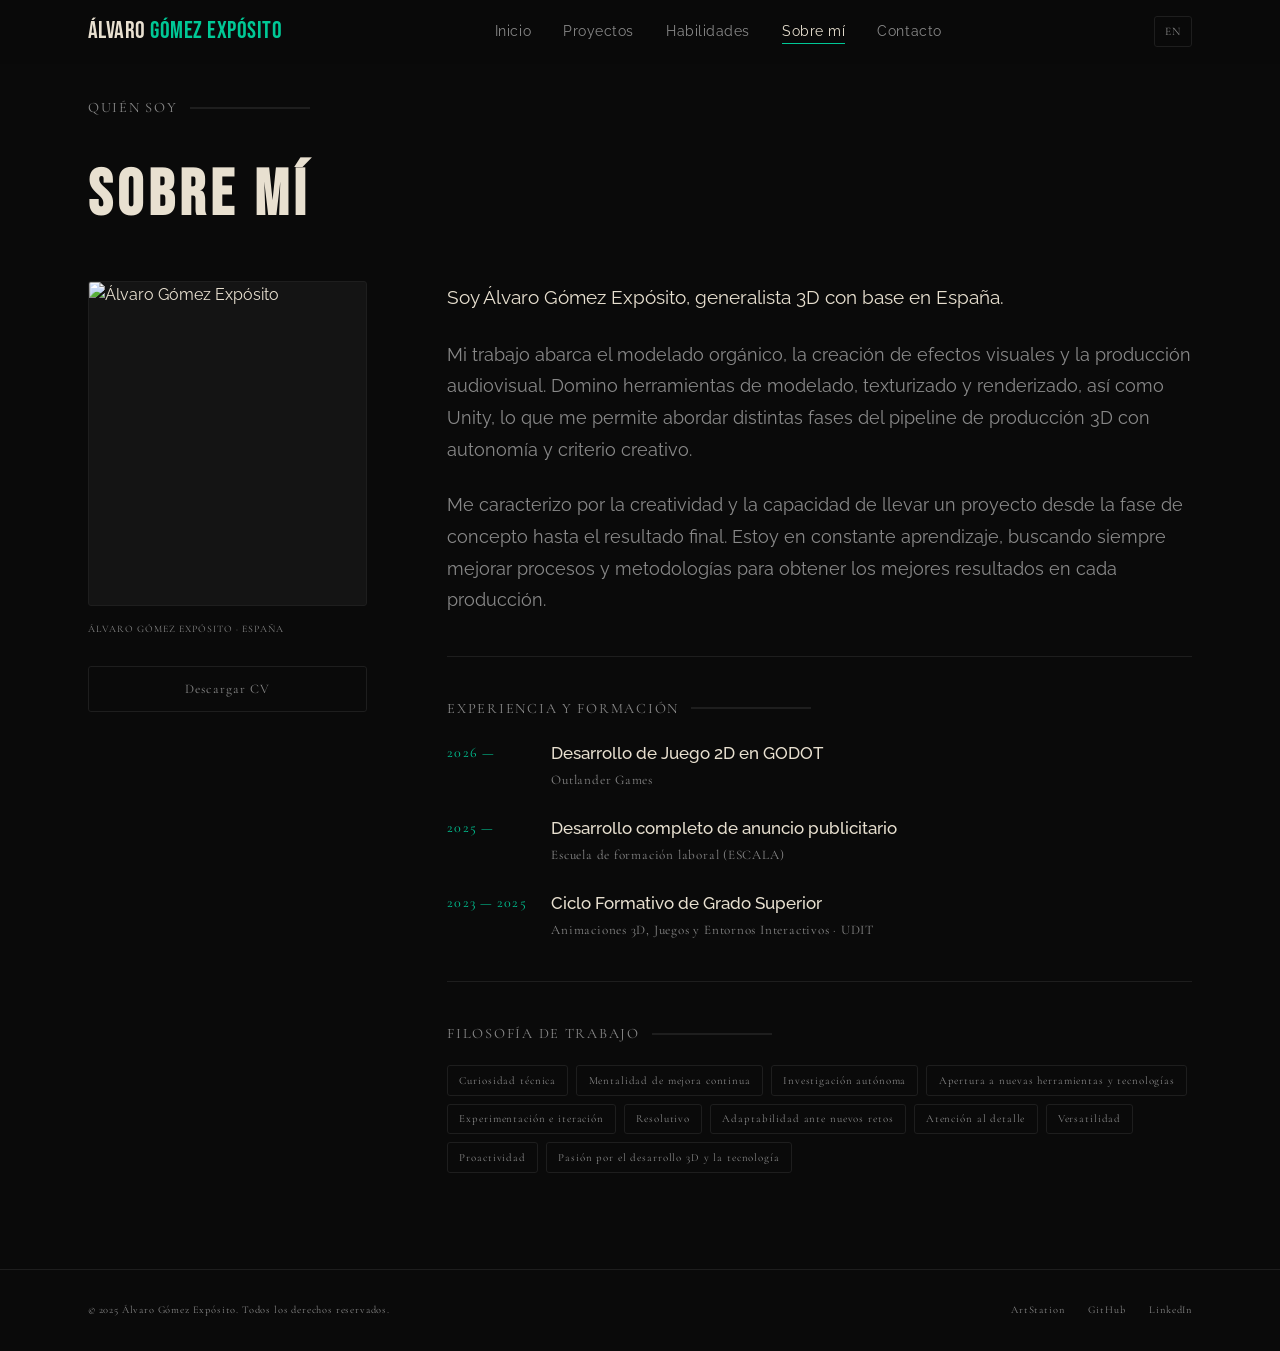
==== commit f292ef8b: "Ajustes de version movil y pequeños detalles" ====
--- a/about.html
+++ b/about.html
@@ -38,7 +38,7 @@
           </div>
           <p class="about__photo-caption">Álvaro Gómez Expósito · España</p>
 
-          <div style="margin-top:1.75rem;">
+          <div class="about__cv">
             <a href="assets/cv-alvaro-garcia.pdf" class="btn btn--outline" download data-i18n="about.cv" style="width:100%;justify-content:center;">
               ↓ Descargar CV
             </a>
@@ -47,57 +47,61 @@
 
         <!-- Text column -->
         <div class="about__text fade-up delay-1">
-          <p data-i18n="about.p1">
-            Soy Álvaro Gómez Expósito, generalista 3D con base en España.
-          </p>
-          <p data-i18n="about.p2">
-            Mi trabajo abarca el modelado orgánico, la creación de efectos visuales y la producción audiovisual. Domino herramientas de modelado, texturizado y renderizado, así como Unity, lo que me permite abordar distintas fases del pipeline de producción 3D con autonomía y criterio creativo.
-          </p>
-          <p data-i18n="about.p3">
-            Me caracterizo por la creatividad y la capacidad de llevar un proyecto desde la fase de concepto hasta el resultado final. Estoy en constante aprendizaje, buscando siempre mejorar procesos y metodologías para obtener los mejores resultados en cada producción.
-          </p>
+          <div class="about__bio">
+            <p data-i18n="about.p1">
+              Soy Álvaro Gómez Expósito, generalista 3D con base en España.
+            </p>
+            <p data-i18n="about.p2">
+              Mi trabajo abarca el modelado orgánico, la creación de efectos visuales y la producción audiovisual. Domino herramientas de modelado, texturizado y renderizado, así como Unity, lo que me permite abordar distintas fases del pipeline de producción 3D con autonomía y criterio creativo.
+            </p>
+            <p data-i18n="about.p3">
+              Me caracterizo por la creatividad y la capacidad de llevar un proyecto desde la fase de concepto hasta el resultado final. Estoy en constante aprendizaje, buscando siempre mejorar procesos y metodologías para obtener los mejores resultados en cada producción.
+            </p>
+          </div>
 
           <div class="about__divider"></div>
 
           <!-- Experience timeline -->
-          <div style="margin-bottom:1rem;">
-            <div class="section-eyebrow" style="margin-bottom:1.25rem;">
-              <span class="t-label" data-i18n="about.exp">Experiencia</span>
-            </div>
-          </div>
-
-          <div class="timeline">
-
-            <div class="timeline__item">
-              <div class="timeline__year">2026 —</div>
-              <div>
-                <div class="timeline__role" data-i18n="about.exp.r1">Desarrollo de Juego 2D en GODOT</div>
-                <div class="timeline__company" data-i18n="about.exp.c1">Outlander Games</div>
+          <div class="about__timeline-block">
+            <div style="margin-bottom:1rem;">
+              <div class="section-eyebrow" style="margin-bottom:1.25rem;">
+                <span class="t-label" data-i18n="about.exp">Experiencia</span>
               </div>
             </div>
 
-            <div class="timeline__item">
-              <div class="timeline__year">2025 —</div>
-              <div>
-                <div class="timeline__role" data-i18n="about.exp.r2">Desarrollo completo de anuncio publicitario</div>
-                <div class="timeline__company" data-i18n="about.exp.c2">Escuela de formación laboral (ESCALA)</div>
+            <div class="timeline">
+
+              <div class="timeline__item">
+                <div class="timeline__year">2026 —</div>
+                <div>
+                  <div class="timeline__role" data-i18n="about.exp.r1">Desarrollo de Juego 2D en GODOT</div>
+                  <div class="timeline__company" data-i18n="about.exp.c1">Outlander Games</div>
+                </div>
               </div>
+
+              <div class="timeline__item">
+                <div class="timeline__year">2025 —</div>
+                <div>
+                  <div class="timeline__role" data-i18n="about.exp.r2">Desarrollo completo de anuncio publicitario</div>
+                  <div class="timeline__company" data-i18n="about.exp.c2">Escuela de formación laboral (ESCALA)</div>
+                </div>
+              </div>
+
+              <div class="timeline__item">
+                <div class="timeline__year">2023 — 2025</div>
+                <div>
+                  <div class="timeline__role" data-i18n="about.exp.r3">Ciclo Formativo de Grado Superior</div>
+                  <div class="timeline__company" data-i18n="about.exp.c3">Animaciones 3D, Juegos y Entornos Interactivos · UDIT</div>
+                </div>
+              </div>
+
             </div>
-
-            <div class="timeline__item">
-              <div class="timeline__year">2023 — 2025</div>
-              <div>
-                <div class="timeline__role" data-i18n="about.exp.r3">Ciclo Formativo de Grado Superior</div>
-                <div class="timeline__company" data-i18n="about.exp.c3">Animaciones 3D, Juegos y Entornos Interactivos · UDIT</div>
-              </div>
-            </div>
-
           </div>
 
           <div class="about__divider"></div>
 
           <!-- Work philosophy -->
-          <div>
+          <div class="about__philosophy">
             <div class="section-eyebrow" style="margin-bottom:1.25rem;">
               <span class="t-label" data-i18n="about.philosophy">Filosofía de trabajo</span>
             </div>
--- a/css/style.css
+++ b/css/style.css
@@ -526,7 +526,7 @@
 /* ============================================================
    PROJECTS PAGE — cinematic list
    ============================================================ */
-.projects-page { padding: 4rem 0 6rem; }
+.projects-page { padding: 6rem 0 6rem; }
 .projects-page__header { margin-bottom: 4rem; }
 
 .filter-bar {
@@ -550,6 +550,12 @@
 .filter-btn:hover { color: var(--text); border-color: var(--muted); }
 .filter-btn.active { color: var(--accent); border-color: var(--accent); background: var(--accent-dim); }
 
+@media (max-width: 768px) {
+  .projects-page { padding-bottom: 2.5rem; }
+  .filter-bar { gap: 0.47rem; margin-top: 0.94rem; }
+  .filter-btn { font-size: 0.625rem; padding: 0.34rem 0.75rem; }
+}
+
 /* Cinematic project item */
 .project-list { display: flex; flex-direction: column; gap: 2px; }
 
@@ -563,6 +569,8 @@
 }
 @media (max-width: 768px) {
   .project-item { aspect-ratio: 16/9; }
+  .project-item__content { padding: 1.25rem; }
+  .project-item__title { font-size: clamp(1.53rem, 3.4vw, 2.55rem); }
 }
 
 .project-item__media {
@@ -578,16 +586,91 @@
   filter: brightness(0.60);
 }
 
+.project-item::after {
+  content: '';
+  position: absolute;
+  inset: 0;
+  z-index: 1;
+  background: linear-gradient(to top, rgba(0,0,0,0.85) 0%, rgba(0,0,0,0.4) 38%, rgba(0,0,0,0) 68%);
+  opacity: 0;
+  pointer-events: none;
+  transition: opacity 0.35s var(--ease);
+}
+.project-item:hover::after {
+  opacity: 1;
+}
+
 .project-item__content {
   position: absolute;
   bottom: 0; left: 0; right: 0;
+  z-index: 2;
   padding: clamp(1.5rem, 3vw, 2.5rem);
+  display: flex;
+  flex-direction: column;
+  gap: 0.9rem;
+}
+.project-item__main {
   display: flex;
   align-items: flex-end;
   justify-content: space-between;
   gap: 1rem;
 }
 .project-item__left { max-width: 65%; }
+.project-item__logos {
+  display: flex;
+  align-items: flex-end;
+  justify-content: center;
+  align-self: flex-start;
+  width: max-content;
+  max-width: 100%;
+  flex-wrap: wrap;
+  gap: 1.1rem;
+  padding: 0.55rem 1.1rem;
+  border-radius: 999px;
+  background: rgba(200,131,42,0.08);
+  border: 1px solid rgba(200,131,42,0.14);
+  backdrop-filter: blur(14px) saturate(150%);
+  -webkit-backdrop-filter: blur(14px) saturate(150%);
+  box-shadow: 0 4px 18px rgba(0,0,0,0.35), inset 0 1px 0 rgba(255,255,255,0.08);
+  opacity: 0;
+  transform: translateY(8px);
+  pointer-events: none;
+  transition: opacity 0.35s var(--ease), transform 0.35s var(--ease);
+}
+.project-item:hover .project-item__logos {
+  opacity: 1;
+  transform: translateY(0);
+  pointer-events: auto;
+}
+.project-item__logos img {
+  height: 1.6rem;
+  width: auto;
+  max-width: 2.4rem;
+  object-fit: contain;
+  filter: drop-shadow(0 1px 3px rgba(0,0,0,0.7));
+  transition: transform 0.2s var(--ease);
+  transform-origin: bottom center;
+  position: relative;
+}
+.project-item__logos img.logo-white {
+  filter: brightness(0) invert(1) drop-shadow(0 1px 3px rgba(0,0,0,0.7));
+}
+
+/* Dock-style magnification: hovered icon grows, immediate neighbours grow a little */
+.project-item__logos img:hover {
+  transform: scale(1.45) translateY(-6px);
+  z-index: 2;
+}
+.project-item__logos img:hover + img,
+.project-item__logos img:has(+ img:hover) {
+  transform: scale(1.18) translateY(-3px);
+  z-index: 1;
+}
+
+@media (max-width: 768px) {
+  .project-item__logos { gap: 0.8rem; padding: 0.45rem 0.85rem; }
+  .project-item__logos img { height: 1.3rem; max-width: 1.9rem; }
+}
 .project-item__cat {
   font-family: var(--font-mono);
   font-size: 0.65rem;
@@ -617,11 +700,12 @@
 .project-item:hover .project-item__title::before { transform: scaleY(1); }
 .project-item__desc {
   font-size: 0.95rem;
-  color: var(--muted);
+  color: #c9a87c;
   margin-top: 0.5rem;
   max-width: 55ch;
   opacity: 0;
   transform: translateY(8px);
+  text-shadow: 0 2px 6px rgba(0,0,0,0.85);
   transition: opacity 0.35s var(--ease), transform 0.35s var(--ease);
 }
 .project-item:hover .project-item__desc {
@@ -649,6 +733,27 @@
   color: var(--accent);
 }
 
+/* Sin hover en táctil: título y subtítulo deben verse siempre, anclados
+   abajo a la izquierda, sin depender de :hover (pensado para ratón).
+   Flecha y dock de logos se ocultan en la portada — su interacción es solo de
+   hover y en táctil nunca se vería; el dock se muestra en su lugar dentro del
+   modal del proyecto (.modal__logos), tras los tags. */
+@media (max-width: 768px) {
+  .project-item::after { opacity: 1; }
+  .project-item__left { max-width: 100%; }
+  .project-item__arrow,
+  .project-item__logos { display: none; }
+  .project-item__desc {
+    font-size: 0.65rem;
+    opacity: 1;
+    transform: none;
+    display: -webkit-box;
+    -webkit-line-clamp: 3;
+    -webkit-box-orient: vertical;
+    overflow: hidden;
+  }
+}
+
 /* ============================================================
    PROJECT MODAL (lightbox)
    ============================================================ */
@@ -736,6 +841,24 @@
   border: 1px solid var(--bg-line);
   border-radius: var(--radius);
   color: var(--muted);
+}
+.modal__logos {
+  display: flex;
+  align-items: center;
+  flex-wrap: wrap;
+  gap: 1.1rem;
+  margin-top: 1.25rem;
+  padding-top: 1.25rem;
+  border-top: 1px solid var(--bg-line);
+}
+.modal__logos img {
+  height: 1.8rem;
+  width: auto;
+  max-width: 2.6rem;
+  object-fit: contain;
+}
+.modal__logos img.logo-white {
+  filter: brightness(0) invert(1);
 }
 /* Fullscreen image viewer */
 .img-fullscreen {
@@ -884,7 +1007,7 @@
 
 .modal__close {
   position: absolute;
-  top: 1.5rem; right: 1.5rem;
+  top: 2.5rem; right: 1.5rem;
   width: 36px; height: 36px;
   display: flex; align-items: center; justify-content: center;
   border: 1px solid #3a4a5a;
@@ -900,7 +1023,7 @@
 /* ============================================================
    SKILLS PAGE
    ============================================================ */
-.skills-page { padding: 4rem 0 6rem; }
+.skills-page { padding: 6rem 0 6rem; }
 .skills-page__header { margin-bottom: 4rem; }
 
 .skills-grid {
@@ -969,6 +1092,23 @@
   font-size: 0.74rem;
   color: var(--muted);
   letter-spacing: 0.08em;
+}
+
+/* Móvil: 2 habilidades por línea (siempre, incluso en pantallas muy estrechas) */
+@media (max-width: 768px) {
+  .skills-grid { grid-template-columns: repeat(2, 1fr); gap: 0.6rem; margin-top: 1.25rem; }
+  .skill-card { padding: 0.9rem; }
+  .skill-card__icon { margin-bottom: 0.5rem; }
+  .skill-card__icon img { width: 1.7rem; height: 1.7rem; }
+  .skill-card__icon img.logo-lg { width: 2.3rem; height: 2.3rem; }
+  .skill-card__name { font-size: 0.9rem; margin-bottom: 0.25rem; }
+  .skill-card__cat { font-size: 0.62rem; letter-spacing: 0.06em; margin-bottom: 0.6rem; }
+  .skill-bar { margin-bottom: 0.3rem; }
+  .skill-level { font-size: 0.62rem; }
+  /* Estáticas en móvil: ya muestran su valor, sin depender de scroll/hover
+     (algunas se quedaban vacías porque el IntersectionObserver que activa
+     .animated no siempre llegaba a disparar) */
+  .skill-bar__fill { transform: scaleX(1); transition: none; }
 }
 
 /* === Skills category blocks === */
@@ -1046,7 +1186,7 @@
 /* ============================================================
    ABOUT PAGE
    ============================================================ */
-.about-page { padding: 4rem 0 6rem; }
+.about-page { padding: 6rem 0 6rem; }
 .about-grid {
   display: grid;
   grid-template-columns: 0.6fr 1.6fr;
@@ -1059,6 +1199,7 @@
   top: calc(var(--nav-h) + 2rem);
 }
 .about__photo {
+  position: relative;
   aspect-ratio: 3/3.5;
   background: var(--bg-card);
   border: 1px solid var(--bg-line);
@@ -1074,6 +1215,7 @@
   color: var(--muted);
   margin-top: 1rem;
 }
+.about__cv { margin-top: 1.75rem; }
 .about__text p { color: var(--muted); line-height: 1.8; margin-bottom: 1.5rem; font-size: 1.1rem; }
 .about__text p:first-of-type { font-size: 1.18rem; color: var(--text); }
 .about__divider { height: 1px; background: var(--bg-line); margin: 2.5rem 0; }
@@ -1093,7 +1235,7 @@
 /* ============================================================
    CONTACT PAGE
    ============================================================ */
-.contact-page { padding: 4rem 0 6rem; }
+.contact-page { padding: 6rem 0 6rem; }
 .contact-grid {
   display: grid;
   grid-template-columns: 1fr 1fr;
@@ -1149,6 +1291,13 @@
 .form-group input:focus,
 .form-group textarea:focus { border-color: var(--accent); }
 .form-group textarea { min-height: 140px; }
+.hp-field {
+  position: absolute;
+  left: -9999px;
+  top: -9999px;
+  opacity: 0;
+  pointer-events: none;
+}
 .form-success {
   display: none;
   font-family: var(--font-mono);
@@ -1160,6 +1309,17 @@
   border-radius: var(--radius);
   background: var(--accent-dim);
 }
+.form-error {
+  display: none;
+  font-family: var(--font-mono);
+  font-size: 0.75rem;
+  letter-spacing: 0.08em;
+  color: #e0625c;
+  padding: 0.75rem 1rem;
+  border: 1px solid rgba(224,98,92,0.3);
+  border-radius: var(--radius);
+  background: rgba(224,98,92,0.1);
+}
 
 /* ============================================================
    FOOTER
@@ -1189,6 +1349,10 @@
   transition: color var(--dur);
 }
 .footer__links a:hover { color: var(--accent); }
+
+@media (max-width: 768px) {
+  .footer__links a { font-size: 0.81rem; }
+}
 
 /* ============================================================
    PLACEHOLDER IMAGES (gradient fills)
@@ -1236,17 +1400,72 @@
 @media (max-width: 900px) {
   .hero__inner { grid-template-columns: 1fr; }
   .hero__visual { display: none; }
-  .about-grid { grid-template-columns: 1fr; gap: 2.5rem; }
+  .hero { min-height: auto; }
+  .hero__inner { padding: 2.5rem 0; }
+  .hero__stats { margin-top: 2rem; padding-top: 1.5rem; }
+  .recent { padding: 2.5rem 0; }
   .about__photo-wrap { position: static; }
   .contact-grid { grid-template-columns: 1fr; gap: 2.5rem; }
   .recent__grid { grid-template-columns: 1fr 1fr; }
 }
+
+/* "Sobre mí" en móvil: foto pequeña arriba-izquierda, descripción a su derecha,
+   Experiencia y Formación debajo de la foto (en caja con borde fino), botón de CV
+   oculto, y Filosofía de trabajo a todo el ancho debajo de todo. */
+@media (max-width: 900px) {
+  .about-grid {
+    grid-template-columns: 0.62fr 1fr;
+    grid-template-areas:
+      "photo    bio"
+      "caption  bio"
+      "timeline bio"
+      "philosophy philosophy";
+    column-gap: 1.25rem;
+    row-gap: 1rem;
+  }
+  .about__photo-wrap,
+  .about__text { display: contents; }
+  .about__photo { grid-area: photo; }
+  .about__photo-caption { grid-area: caption; margin-top: 0.5rem; }
+  .about__cv { display: none; }
+  .about__bio { grid-area: bio; }
+  .about__bio p { font-size: 0.92rem; line-height: 1.65; margin-bottom: 1rem; }
+  .about__bio p:first-of-type { font-size: 0.98rem; }
+  .about__timeline-block {
+    grid-area: timeline;
+    border: 1px solid var(--bg-line);
+    border-radius: var(--radius);
+    padding: 0.9rem;
+  }
+  .about__philosophy { grid-area: philosophy; margin-top: 0.5rem; }
+  .about__divider { display: none; }
+  .timeline { gap: 1rem; }
+  .timeline__item { grid-template-columns: 1fr; gap: 0.15rem; }
+  .timeline__year { font-size: 0.68rem; }
+  .timeline__role { font-size: 0.82rem; margin-bottom: 0.1rem; }
+  .timeline__company { font-size: 0.66rem; }
+}
 @media (max-width: 640px) {
   .nav__links { display: none; }
   .nav__burger { display: flex; }
-  .nav__lang { display: none; }
   .hero__stats { flex-wrap: wrap; gap: 1.5rem; }
   .recent__grid { grid-template-columns: 1fr; }
   .footer__inner { flex-direction: column; text-align: center; }
-  .skills-grid { grid-template-columns: 1fr; }
-}
+}
+
+/* ============================================================
+   LARGE / ULTRA-WIDE SCREENS (1440p, 4K...)
+   --max-w caps content at 1200px, so on very wide viewports
+   everything shrinks to a small centered island. Scale the
+   container and the rem base up so spacing, type and grids
+   grow with the screen instead of floating in empty space.
+   1920x1080 and below are untouched.
+   ============================================================ */
+@media (min-width: 2200px) {
+  html { font-size: 17.5px; }
+  :root { --max-w: 1440px; }
+}
+@media (min-width: 3200px) {
+  html { font-size: 20px; }
+  :root { --max-w: 1680px; }
+}
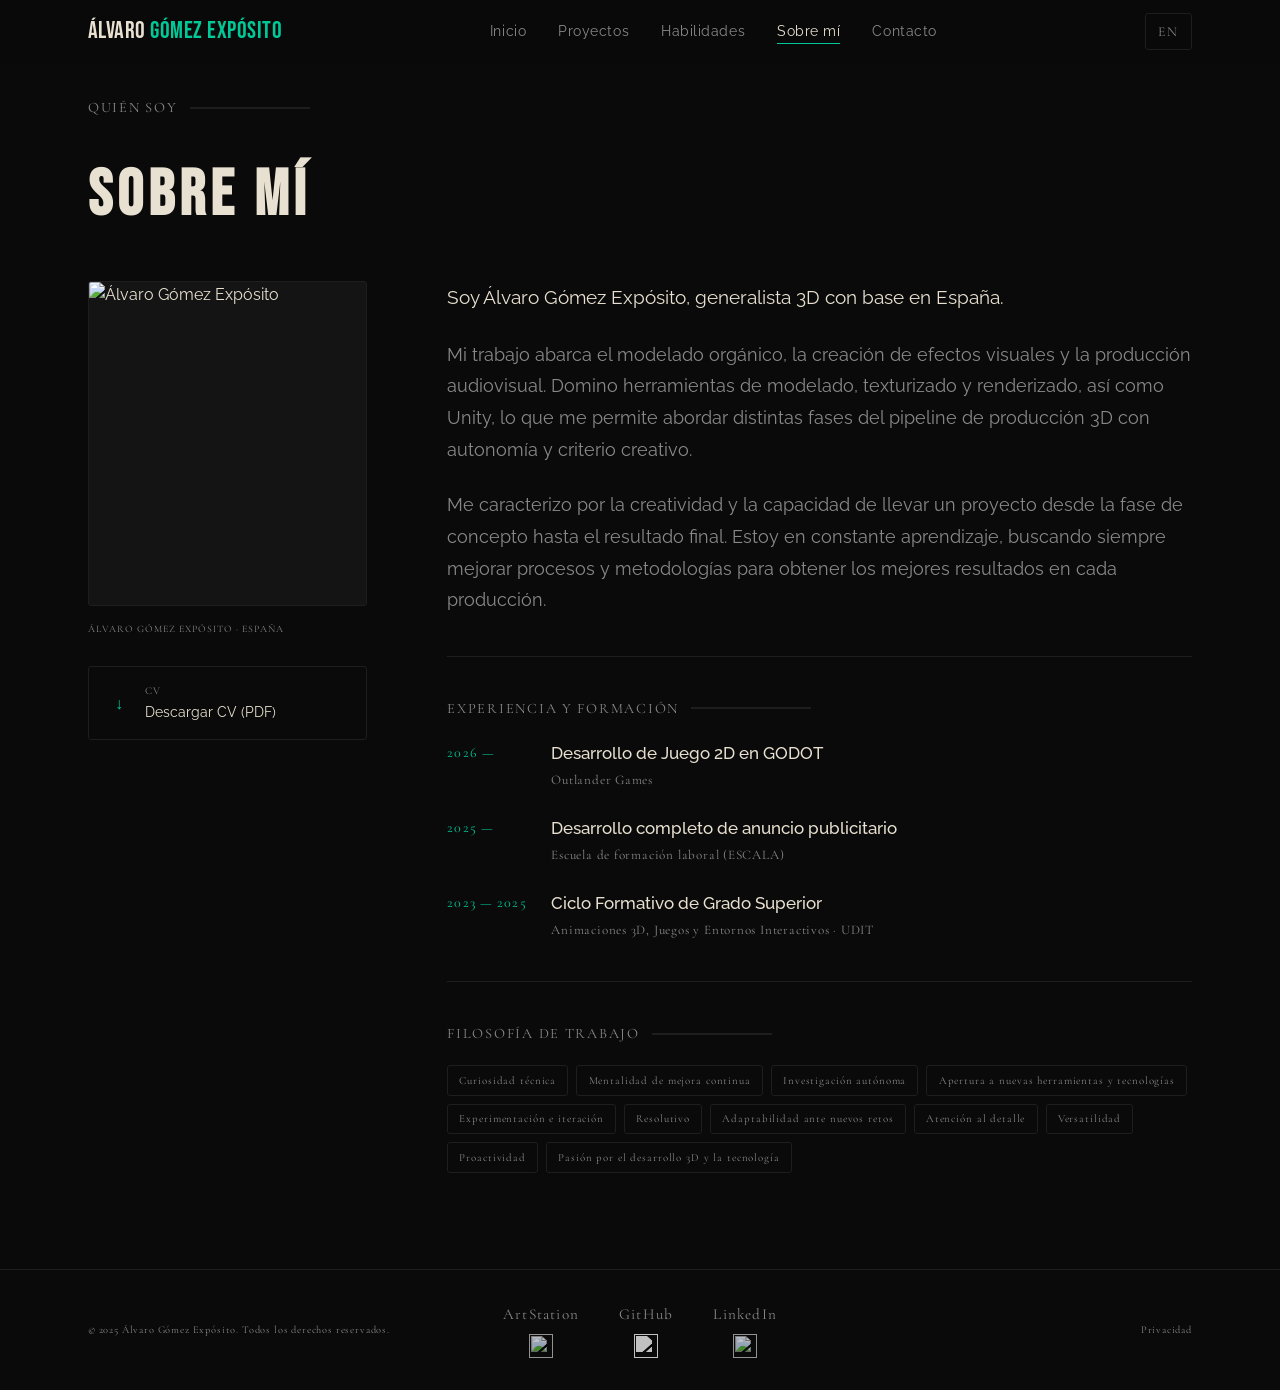
==== commit ffa80377: "Pestaña de  privacidad Añadido cambio tamaño boton traduccion, arreglo documento README" ====
--- a/about.html
+++ b/about.html
@@ -39,8 +39,12 @@
           <p class="about__photo-caption">Álvaro Gómez Expósito · España</p>
 
           <div class="about__cv">
-            <a href="assets/cv-alvaro-garcia.pdf" class="btn btn--outline" download data-i18n="about.cv" style="width:100%;justify-content:center;">
-              ↓ Descargar CV
+            <a href="assets/documents/CV/CV_ALVARO_GOMEZ_2026.pdf" class="contact__link" download>
+              <span class="contact__link__icon">↓</span>
+              <div>
+                <div class="contact__link__label">CV</div>
+                <div class="contact__link__val" data-i18n="contact.cv.val">Descargar CV (PDF)</div>
+              </div>
             </a>
           </div>
         </div>
--- a/css/style.css
+++ b/css/style.css
@@ -162,6 +162,10 @@
   transition: color var(--dur), border-color var(--dur);
 }
 .nav__lang:hover { color: var(--text); border-color: var(--accent); }
+
+@media (min-width: 769px) {
+  .nav__lang { font-size: 0.85rem; padding: 0.4rem 0.8rem; }
+}
 
 .nav__controls {
   display: flex;
@@ -1322,6 +1326,39 @@
 }
 
 /* ============================================================
+   PRIVACY PAGE
+   ============================================================ */
+.privacy-page { padding: 6rem 0 6rem; }
+.privacy-content { max-width: 70ch; }
+.privacy-updated {
+  font-family: var(--font-mono);
+  font-size: 0.75rem;
+  letter-spacing: 0.05em;
+  color: var(--muted);
+  margin-top: 0.5rem;
+}
+.privacy-section { margin-top: 3rem; }
+.privacy-section h2 {
+  font-family: var(--font-display);
+  font-size: 1.5rem;
+  letter-spacing: 0.03em;
+  color: var(--text);
+  margin-bottom: 0.75rem;
+}
+.privacy-section p {
+  color: var(--muted);
+  line-height: 1.8;
+  font-size: 1rem;
+  margin-bottom: 1rem;
+}
+.privacy-section a { color: var(--accent); text-decoration: underline; }
+.privacy-section a:hover { opacity: 0.8; }
+
+@media (max-width: 768px) {
+  .privacy-page { padding-bottom: 2.5rem; }
+}
+
+/* ============================================================
    FOOTER
    ============================================================ */
 .footer {
@@ -1349,6 +1386,43 @@
   transition: color var(--dur);
 }
 .footer__links a:hover { color: var(--accent); }
+.footer__link-logo { display: none; }
+.footer__legal {
+  font-family: var(--font-mono);
+  font-size: 0.65rem;
+  letter-spacing: 0.08em;
+  color: var(--muted);
+  transition: color var(--dur);
+}
+.footer__legal:hover { color: var(--accent); }
+
+@media (min-width: 769px) {
+  .footer__inner {
+    display: grid;
+    grid-template-columns: 1fr auto 1fr;
+    align-items: center;
+  }
+  .footer__copy { grid-column: 1; justify-self: start; }
+  .footer__links { grid-column: 2; justify-self: center; gap: 2.5rem; }
+  .footer__legal { grid-column: 3; justify-self: end; }
+  .footer__links a {
+    display: flex;
+    flex-direction: column;
+    align-items: center;
+    gap: 0.5rem;
+    font-size: 0.95rem;
+  }
+  .footer__link-logo {
+    display: block;
+    width: 1.5rem;
+    height: 1.5rem;
+    object-fit: contain;
+    opacity: 0.75;
+    transition: opacity var(--dur);
+  }
+  .footer__link-logo--white { filter: brightness(0) invert(1); }
+  .footer__links a:hover .footer__link-logo { opacity: 1; }
+}
 
 @media (max-width: 768px) {
   .footer__links a { font-size: 0.81rem; }
